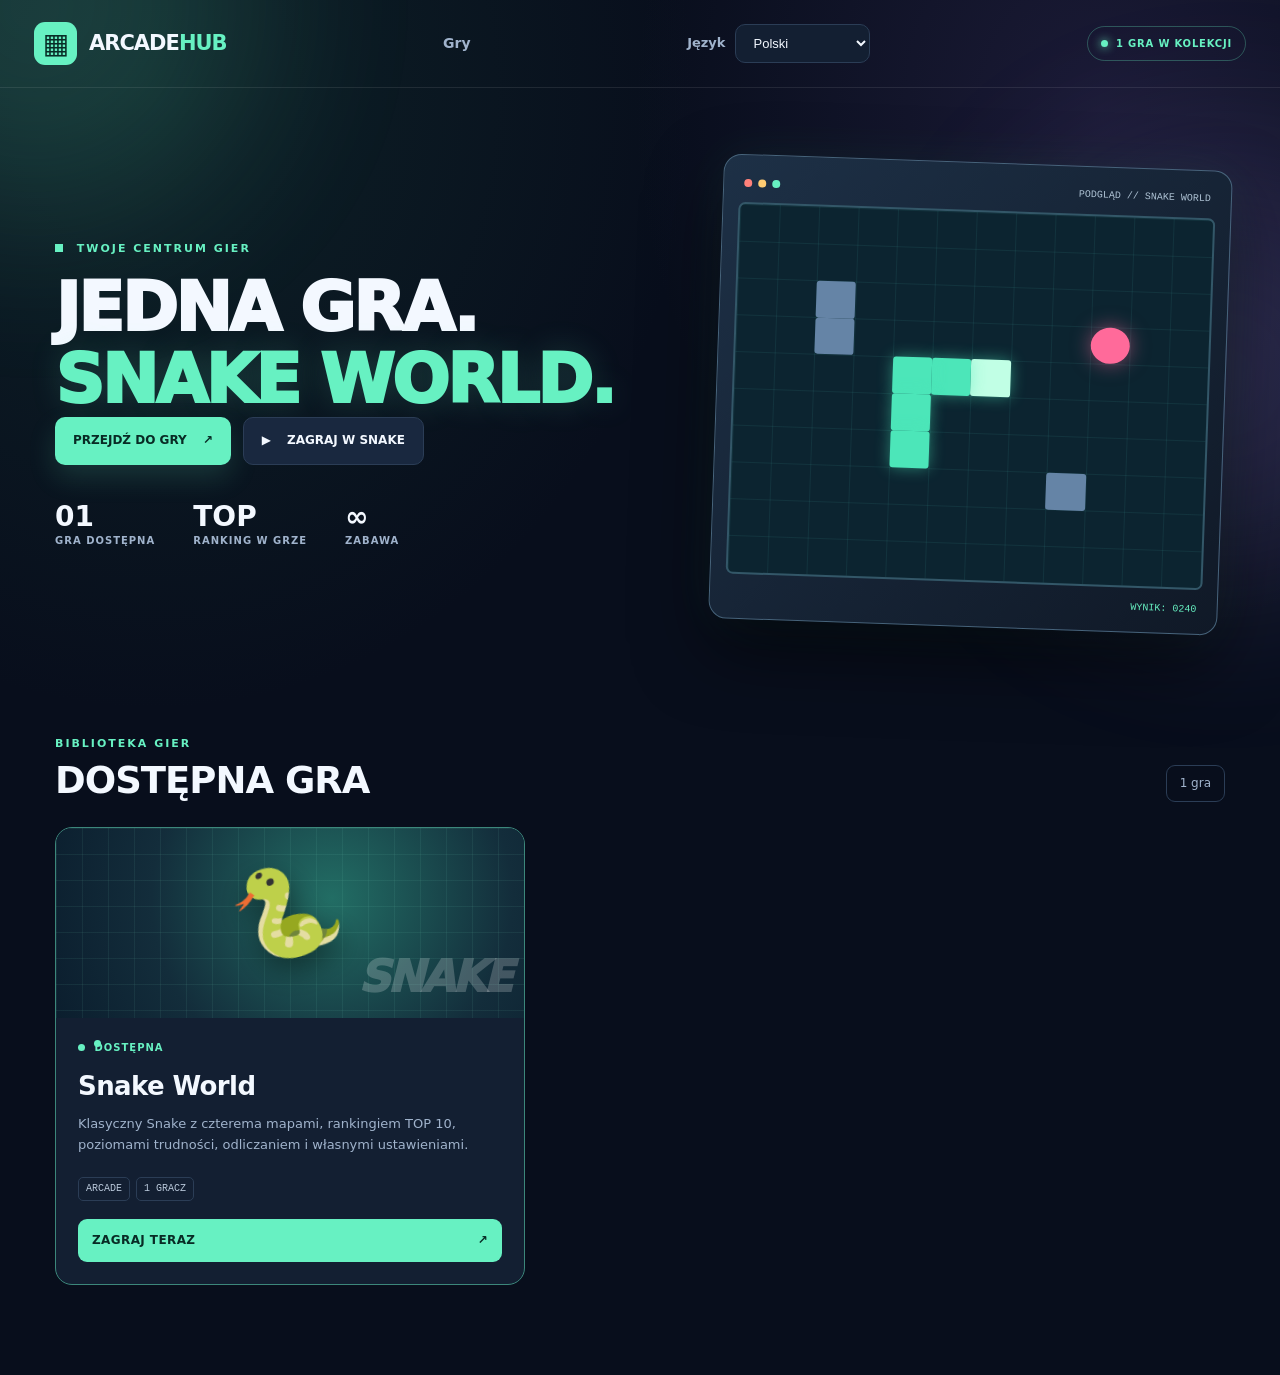
==== index.html @ 600d309f ".-." ====
<!DOCTYPE html>
<html lang="pl">
<head>
    <meta charset="UTF-8">
    <meta name="viewport" content="width=device-width, initial-scale=1.0">
    <title>Arcade Hub — Snake World</title>
    <meta name="description" content="Arcade Hub — zagraj w Snake World.">
    <link rel="stylesheet" href="menu.css">
    <script src="menu.js" defer></script>
</head>
<body>
    <div class="bg-glow bg-glow-one" aria-hidden="true"></div>
    <div class="bg-glow bg-glow-two" aria-hidden="true"></div>
    <header class="topbar">
        <a class="logo" href="index.html" aria-label="Arcade Hub — strona główna">
            <span class="logo-icon" aria-hidden="true">▦</span>
            <span>ARCADE<span class="logo-color">HUB</span></span>
        </a>
        <nav class="nav" aria-label="Nawigacja główna">
            <a href="#gry" data-i18n="games">Gry</a>
        </nav>
        <div class="language-picker">
            <label for="language-select" data-i18n="languageLabel">
                Język
            </label>
            <select id="language-select">
                <option value="pl">Polski</option>
                <option value="en">English</option>
            </select>
        </div>
        <span class="top-label">
            <span class="online-dot"></span>
            <span data-i18n="collection">1 GRA W KOLEKCJI</span>
        </span>
    </header>
    <main>
        <section class="hero" aria-labelledby="hero-title">
            <div class="hero-text">
                <p class="eyebrow">
                    <span class="tiny-square"></span>
                    <span data-i18n="welcome">TWOJE CENTRUM GIER</span>
                </p>
                <h1 id="hero-title">
                    <span class="hero-first-line" data-i18n="heroFirst">
                        JEDNA GRA.
                    </span>
                    <br>
                    <span data-i18n="heroSecond">SNAKE WORLD.</span>
                </h1>
                <div class="hero-actions">
                    <a class="button button-primary" href="#gry">
                        <span data-i18n="goToGame">PRZEJDŹ DO GRY</span>
                        <span aria-hidden="true">↗</span>
                    </a>
                    <a class="button button-outline" href="snake.html">
                        <span aria-hidden="true">▶</span>
                        <span data-i18n="playSnake">ZAGRAJ W SNAKE</span>
                    </a>
                </div>
                <div class="hero-stats">
                    <div>
                        <strong>01</strong>
                        <span data-i18n="availableGame">GRA DOSTĘPNA</span>
                    </div>
                    <div>
                        <strong>TOP</strong>
                        <span data-i18n="ranking">RANKING W GRZE</span>
                    </div>
                    <div>
                        <strong>∞</strong>
                        <span data-i18n="fun">ZABAWA</span>
                    </div>
                </div>
            </div>
            <div class="preview" aria-hidden="true">
                <div class="preview-header">
                    <span>
                        <i></i>
                        <i></i>
                        <i></i>
                    </span>
                    <span data-i18n="preview">PODGLĄD // SNAKE WORLD</span>
                </div>
                <div class="preview-board">
                    <span class="snake-piece p1"></span>
                    <span class="snake-piece p2"></span>
                    <span class="snake-piece p3"></span>
                    <span class="snake-piece p4"></span>
                    <span class="snake-piece p5"></span>
                    <span class="preview-fruit"></span>
                    <span class="preview-block b1"></span>
                    <span class="preview-block b2"></span>
                    <span class="preview-block b3"></span>
                </div>
                <div class="preview-footer">
                    <span></span>
                    <span data-i18n="previewScore">WYNIK: 0240</span>
                </div>
            </div>
        </section>
        <section id="gry" class="library" aria-labelledby="games-title">
            <div class="section-top">
                <div>
                    <p class="eyebrow" data-i18n="library">
                        BIBLIOTEKA GIER
                    </p>
                    <h2 id="games-title" data-i18n="availableTitle">
                        DOSTĘPNA GRA
                    </h2>
                </div>
                <span class="results" data-i18n="oneGame">1 gra</span>
            </div>
            <div class="games-grid single-game">
                <article class="game-card snake-card">
                    <div class="card-art snake-art" aria-hidden="true">
                        <span class="art-grid"></span>
                        <span class="art-emoji">🐍</span>
                        <span class="art-word">SNAKE</span>
                    </div>
                    <div class="card-body">
                        <span class="status ready">
                            <span></span>
                            <span data-i18n="available">DOSTĘPNA</span>
                        </span>
                        <h3>Snake World</h3>
                        <p data-i18n="snakeDescription">
                            Klasyczny Snake z czterema mapami,
                            rankingiem TOP 10, poziomami trudności,
                            odliczaniem i własnymi ustawieniami.
                        </p>
                        <div class="tags">
                            <span>ARCADE</span>
                            <span data-i18n="onePlayer">1 GRACZ</span>
                        </div>
                        <a class="play-link" href="snake.html">
                            <span data-i18n="playNow">ZAGRAJ TERAZ</span>
                            <span aria-hidden="true">↗</span>
                        </a>
                    </div>
                </article>
            </div>
        </section>
    </main>
</body>
</html>
---- menu.css ----
:root {
    --bg: #080e1c;
    --surface: #131f32;
    --surface-soft: #19283f;
    --border: #2b3d56;
    --text: #f3f8ff;
    --muted: #a0b3cc;
    --green: #67f1c2;
    --purple: #b09bff;
}
* {
    box-sizing: border-box;
}
html {
    scroll-behavior: smooth;
}
body {
    margin: 0;
    min-height: 100vh;
    color: var(--text);
    background:
        radial-gradient(ellipse at 12% 7%, #1b554444, transparent 34%),
        radial-gradient(ellipse at 86% 8%, #4e3b7c44, transparent 30%),
        var(--bg);
    font: 16px/1.55 system-ui, -apple-system, "Segoe UI", Arial, sans-serif;
    overflow-x: hidden;
}
a {
    color: inherit;
    text-decoration: none;
}
button {
    font: inherit;
    cursor: pointer;
}
a:focus-visible,
button:focus-visible {
    outline: 3px solid var(--green);
    outline-offset: 4px;
}
.bg-glow {
    position: fixed;
    width: 430px;
    height: 430px;
    border-radius: 50%;
    filter: blur(95px);
    opacity: .16;
    z-index: -1;
    pointer-events: none;
}
.bg-glow-one {
    top: -210px;
    left: -180px;
    background: var(--green);
}
.bg-glow-two {
    top: 160px;
    right: -160px;
    background: var(--purple);
}
.topbar {
    max-width: 1290px;
    margin: auto;
    padding: 22px 34px;
    display: flex;
    align-items: center;
    justify-content: space-between;
    gap: 18px;
    border-bottom: 1px solid #ffffff17;
}
.logo {
    display: inline-flex;
    align-items: center;
    gap: 12px;
    font-size: 21px;
    font-weight: 900;
    letter-spacing: -1px;
    white-space: nowrap;
}
.logo-icon {
    display: grid;
    place-items: center;
    width: 43px;
    height: 43px;
    border-radius: 11px;
    background: var(--green);
    color: #082c27;
    font-size: 28px;
}
.logo-color,
.footer > span:first-child {
    color: var(--green);
}
.nav {
    display: flex;
    align-items: center;
    gap: 28px;
}
.nav a {
    color: var(--muted);
    font-size: 14px;
    font-weight: 650;
    transition: color .2s ease;
}
.nav a:hover {
    color: var(--green);
}
.top-label {
    display: inline-flex;
    align-items: center;
    gap: 8px;
    padding: 9px 13px;
    border: 1px solid #67f1c24a;
    border-radius: 999px;
    color: var(--green);
    font-size: 10px;
    font-weight: 800;
    letter-spacing: .8px;
    white-space: nowrap;
}
.online-dot {
    width: 7px;
    height: 7px;
    border-radius: 50%;
    background: var(--green);
    box-shadow: 0 0 10px var(--green);
}
main {
    width: min(1170px, calc(100% - 40px));
    margin: 0 auto;
}
.hero {
    display: grid;
    grid-template-columns: minmax(0, 1.08fr) minmax(0, .92fr);
    align-items: center;
    gap: clamp(30px, 5vw, 75px);
    padding: 74px 0 84px;
}
.hero-text {
    min-width: 0;
}
.eyebrow {
    margin: 0 0 14px;
    color: var(--green);
    font-size: 11px;
    font-weight: 900;
    letter-spacing: 2px;
}
.tiny-square {
    display: inline-block;
    width: 8px;
    height: 8px;
    margin-right: 8px;
    background: var(--green);
}
h1 {
    margin: 0;
    font-size: clamp(43px, 5.3vw, 76px);
    line-height: 1.07;
    font-weight: 950;
    letter-spacing: -2.7px;
}
h1 span {
    color: var(--green);
    text-shadow: 0 0 32px #67f1c22e;
}
.hero-description {
    max-width: 510px;
    margin: 24px 0 30px;
    color: var(--muted);
    font-size: 15px;
}
.hero-actions {
    display: flex;
    flex-wrap: wrap;
    gap: 12px;
}
.button {
    display: inline-flex;
    align-items: center;
    justify-content: center;
    gap: 16px;
    min-height: 48px;
    padding: 11px 18px;
    border-radius: 10px;
    font-size: 12px;
    font-weight: 900;
    transition:
        transform .2s ease,
        background .2s ease,
        border-color .2s ease;
}
.button:hover {
    transform: translateY(-3px);
}
.button-primary {
    color: #082b25;
    background: var(--green);
    box-shadow: 0 12px 28px #67f1c226;
}
.button-primary:hover {
    background: #a0ffe1;
}
.button-outline {
    border: 1px solid var(--border);
    background: var(--surface-soft);
}
.button-outline:hover {
    border-color: var(--green);
}
.hero-stats {
    display: flex;
    flex-wrap: wrap;
    gap: 38px;
    margin-top: 37px;
}
.hero-stats > div {
    display: grid;
    gap: 1px;
}
.hero-stats strong {
    font-size: 28px;
    line-height: 1.1;
}
.hero-stats span {
    color: var(--muted);
    font-size: 10px;
    font-weight: 800;
    letter-spacing: 1px;
}
.preview {
    min-width: 0;
    padding: 15px;
    border: 1px solid #47647b;
    border-radius: 18px;
    background: linear-gradient(135deg, #1d3046, #101927);
    transform: rotate(2deg);
    box-shadow: 0 30px 70px #0008, 0 0 48px #67f1c214;
}
.preview-header,
.preview-footer {
    display: flex;
    align-items: center;
    justify-content: space-between;
    gap: 8px;
    padding: 6px 5px 13px;
    color: #aec2d4;
    font: 10px/1.3 monospace;
}
.preview-header > span:first-child {
    display: flex;
    gap: 6px;
}
.preview-header i {
    display: block;
    width: 8px;
    height: 8px;
    border-radius: 50%;
    background: #ff817a;
}
.preview-header i:nth-child(2) {
    background: #ffcc72;
}
.preview-header i:nth-child(3) {
    background: var(--green);
}
.preview-board {
    position: relative;
    aspect-ratio: 1.28;
    overflow: hidden;
    border: 2px solid #335768;
    border-radius: 7px;
    background-color: #0c2430;
    background-image:
        linear-gradient(#4bc3bb18 1px, transparent 1px),
        linear-gradient(90deg, #4bc3bb18 1px, transparent 1px);
    background-size: 8.333% 10%;
}
.snake-piece,
.preview-fruit,
.preview-block {
    position: absolute;
    width: 8.333%;
    height: 10%;
    border-radius: 3px;
}
.snake-piece {
    background: #4ce6b9;
    box-shadow: 0 0 15px #4ce6b977;
}
.snake-piece.p1 {
    left: 50%;
    top: 40%;
    background: #c1ffe5;
}
.snake-piece.p2 {
    left: 41.667%;
    top: 40%;
}
.snake-piece.p3 {
    left: 33.333%;
    top: 40%;
}
.snake-piece.p4 {
    left: 33.333%;
    top: 50%;
}
.snake-piece.p5 {
    left: 33.333%;
    top: 60%;
}
.preview-fruit {
    left: 75%;
    top: 30%;
    border-radius: 50%;
    background: #ff6a9a;
    box-shadow: 0 0 20px #ff6a9a88;
}
.preview-block {
    background: #6584a6;
}
.preview-block.b1 {
    left: 16.667%;
    top: 20%;
}
.preview-block.b2 {
    left: 16.667%;
    top: 30%;
}
.preview-block.b3 {
    left: 66.667%;
    top: 70%;
}
.preview-footer {
    padding: 13px 5px 3px;
    color: var(--green);
}
.library {
    padding: 24px 0 90px;
    scroll-margin-top: 24px;
}
.section-top {
    display: flex;
    align-items: end;
    justify-content: space-between;
    gap: 20px;
    margin-bottom: 25px;
}
.section-top .eyebrow {
    margin-bottom: 7px;
}
h2 {
    margin: 0;
    font-size: clamp(26px, 3vw, 37px);
    line-height: 1.15;
    letter-spacing: -1px;
}
.section-description {
    margin: 10px 0 0;
    color: var(--muted);
    font-size: 14px;
}
.results {
    padding: 8px 13px;
    border: 1px solid var(--border);
    border-radius: 9px;
    color: var(--muted);
    font-size: 12px;
    white-space: nowrap;
}
.games-grid {
    display: grid;
    gap: 20px;
}
.single-game {
    grid-template-columns: minmax(280px, 470px);
}
.game-card {
    min-width: 0;
    display: flex;
    flex-direction: column;
    overflow: hidden;
    border: 1px solid var(--border);
    border-radius: 17px;
    background: var(--surface);
    transition:
        transform .2s ease,
        box-shadow .2s ease,
        border-color .2s ease;
}
.game-card:hover {
    transform: translateY(-4px);
    border-color: #678ea1;
    box-shadow: 0 18px 38px #0005;
}
.snake-card {
    border-color: #3c877b;
}
.card-art {
    position: relative;
    display: grid;
    place-items: center;
    height: 190px;
    overflow: hidden;
}
.snake-art {
    background:
        radial-gradient(circle at 59% 37%, #226d64, #132d3b 60%, #0b1e2e);
}
.art-grid {
    position: absolute;
    inset: 0;
    background-image:
        linear-gradient(#89f4d412 1px, transparent 1px),
        linear-gradient(90deg, #89f4d412 1px, transparent 1px);
    background-size: 26px 26px;
}
.art-emoji {
    font-size: 88px;
    transform: rotate(-14deg) translateY(-12px);
    filter: drop-shadow(0 12px 14px #0006);
}
.art-word {
    position: absolute;
    right: 14px;
    bottom: 7px;
    font-size: 44px;
    font-weight: 950;
    font-style: italic;
    letter-spacing: -3px;
    color: #ffffff35;
}
.card-body {
    display: flex;
    flex: 1;
    flex-direction: column;
    padding: 22px;
}
.status {
    font-size: 10px;
    font-weight: 900;
    letter-spacing: 1px;
}
.status.ready {
    color: var(--green);
}
.status.ready > span {
    display: inline-block;
    width: 7px;
    height: 7px;
    margin-right: 5px;
    border-radius: 50%;
    background: var(--green);
}
h3 {
    margin: 10px 0 8px;
    font-size: 26px;
    letter-spacing: -.6px;
}
.card-body > p {
    margin: 0 0 22px;
    color: var(--muted);
    font-size: 13px;
    line-height: 1.6;
}
.tags {
    display: flex;
    flex-wrap: wrap;
    gap: 6px;
    margin-top: auto;
    margin-bottom: 18px;
}
.tags span {
    padding: 4px 7px;
    border: 1px solid var(--border);
    border-radius: 5px;
    color: #bac9db;
    font: 10px/1.35 monospace;
}
.play-link {
    display: flex;
    align-items: center;
    justify-content: space-between;
    gap: 10px;
    padding: 12px 14px;
    border-radius: 9px;
    background: var(--green);
    color: #082b25;
    font-size: 12px;
    font-weight: 900;
    letter-spacing: .4px;
}
a.play-link:hover {
    background: #a0ffe1;
}
.about {
    display: flex;
    align-items: center;
    justify-content: space-between;
    gap: 24px;
    padding: 30px 35px;
    margin-bottom: 70px;
    border: 1px solid var(--border);
    border-radius: 17px;
    background: linear-gradient(115deg, #182a3e, #121d30);
    scroll-margin-top: 25px;
}
.about h2 {
    font-size: clamp(21px, 2.5vw, 28px);
}
.about p:last-child {
    max-width: 680px;
    margin: 12px 0 0;
    color: var(--muted);
    font-size: 14px;
}
.about-icon {
    color: #67f1c257;
    font-size: 70px;
    font-weight: 900;
    white-space: nowrap;
}
.footer {
    padding: 25px;
    border-top: 1px solid #ffffff16;
    color: var(--muted);
    text-align: center;
    font-size: 10px;
    font-weight: 800;
    letter-spacing: 1.4px;
}
.footer-dot {
    color: #6f8097;
    padding: 0 10px;
}
@media (max-width: 1000px) {
    .top-label {
        display: none;
    }
    .hero {
        gap: 28px;
    }
}
@media (max-width: 680px) {
    main {
        width: min(100% - 32px, 1170px);
    }
    .topbar {
        padding: 18px 16px;
    }
    .logo {
        font-size: 17px;
    }
    .logo-icon {
        width: 36px;
        height: 36px;
        font-size: 23px;
    }
    .nav {
        gap: 13px;
    }
    .nav a {
        font-size: 12px;
    }
    .hero {
        grid-template-columns: 1fr;
        padding: 52px 0 65px;
        gap: 40px;
    }
    h1 {
        font-size: clamp(40px, 11vw, 66px);
        letter-spacing: -2px;
    }
    .hero-description {
        font-size: 14px;
    }
    .hero-stats {
        gap: 24px;
    }
    .preview {
        width: min(100%, 460px);
        margin: 0 auto;
        transform: none;
    }
    .library {
        padding: 15px 0 65px;
    }
    .results {
        display: none;
    }
    .single-game {
        grid-template-columns: 1fr;
    }
    .card-art {
        height: 177px;
    }
    .about {
        padding: 25px;
        margin-bottom: 45px;
    }
    .about-icon {
        display: none;
    }
}
@media (max-width: 360px) {
    .topbar {
        flex-wrap: wrap;
    }
    .nav {
        width: 100%;
    }
    .button {
        width: 100%;
    }
}
@media (prefers-reduced-motion: reduce) {
    html {
        scroll-behavior: auto;
    }

    *,
    *::before,
    *::after {
        transition: none !important;
    }
}
.language-picker {
    display: flex;
    align-items: center;
    gap: 10px;
}
.language-picker label {
    color: var(--muted);
    font-size: 13px;
    font-weight: 700;
}
.language-picker select {
    min-width: 135px;
    padding: 10px 13px;
    background: var(--surface);
    color: var(--text);
    border: 1px solid var(--border);
    border-radius: 10px;
    font-size: 13px;
    cursor: pointer;
    transition: border-color .2s;
}
.language-picker select:hover {
    border-color: var(--green);
}
.language-picker select:focus-visible {
    outline: 3px solid var(--green);
    outline-offset: 3px;
}
.hero h1 .hero-first-line {
    color: var(--text);
    text-shadow: none;
}
@media (max-width: 680px) {
    .topbar {
        flex-wrap: wrap;
    }
    .language-picker {
        margin-left: auto;
    }
    .language-picker select {
        min-width: 120px;
    }
}
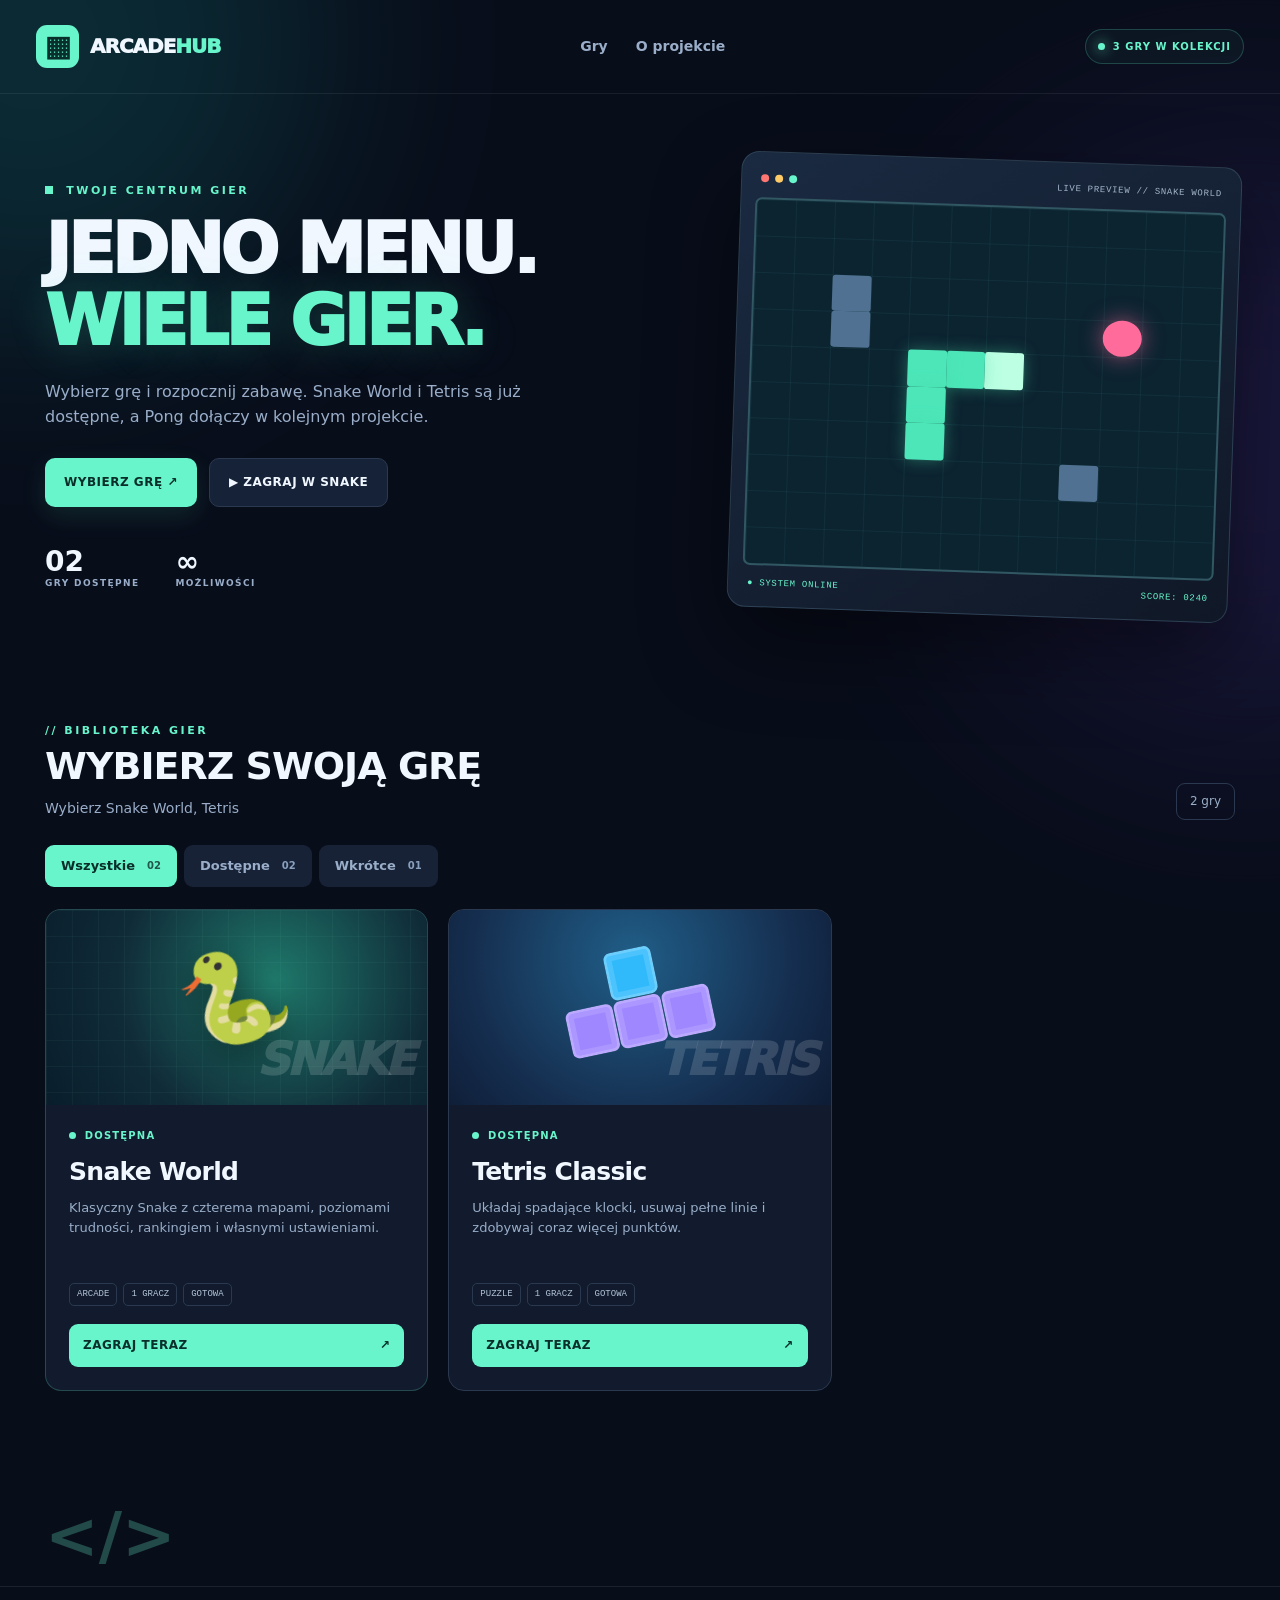
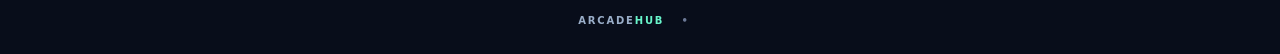
==== commit 09aca41b: "._." ====
--- a/index.html
+++ b/index.html
@@ -4,143 +4,250 @@
 <head>
     <meta charset="UTF-8">
     <meta name="viewport" content="width=device-width, initial-scale=1.0">
-    <title>Arcade Hub — Snake World</title>
-    <meta name="description" content="Arcade Hub — zagraj w Snake World.">
+    <title>Arcade Hub — Menu główne</title>
+
     <link rel="stylesheet" href="menu.css">
     <script src="menu.js" defer></script>
 </head>
+
 <body>
-    <div class="bg-glow bg-glow-one" aria-hidden="true"></div>
-    <div class="bg-glow bg-glow-two" aria-hidden="true"></div>
+    <div class="bg-glow bg-glow-one"></div>
+    <div class="bg-glow bg-glow-two"></div>
+
     <header class="topbar">
-        <a class="logo" href="index.html" aria-label="Arcade Hub — strona główna">
-            <span class="logo-icon" aria-hidden="true">▦</span>
-            <span>ARCADE<span class="logo-color">HUB</span></span>
+        <a class="logo" href="index.html">
+            <span class="logo-icon">▦</span>
+            <span>
+                ARCADE<span class="logo-color">HUB</span>
+            </span>
         </a>
-        <nav class="nav" aria-label="Nawigacja główna">
-            <a href="#gry" data-i18n="games">Gry</a>
+
+        <nav class="nav">
+            <a href="#gry">Gry</a>
+            <a href="#o-projekcie">O projekcie</a>
         </nav>
-        <div class="language-picker">
-            <label for="language-select" data-i18n="languageLabel">
-                Język
-            </label>
-            <select id="language-select">
-                <option value="pl">Polski</option>
-                <option value="en">English</option>
-            </select>
-        </div>
+
         <span class="top-label">
             <span class="online-dot"></span>
-            <span data-i18n="collection">1 GRA W KOLEKCJI</span>
+            3 GRY W KOLEKCJI
         </span>
     </header>
+
     <main>
-        <section class="hero" aria-labelledby="hero-title">
+        <section class="hero">
             <div class="hero-text">
                 <p class="eyebrow">
                     <span class="tiny-square"></span>
-                    <span data-i18n="welcome">TWOJE CENTRUM GIER</span>
+                    TWOJE CENTRUM GIER
                 </p>
-                <h1 id="hero-title">
-                    <span class="hero-first-line" data-i18n="heroFirst">
-                        JEDNA GRA.
-                    </span>
+
+                <h1>
+                    JEDNO MENU.
                     <br>
-                    <span data-i18n="heroSecond">SNAKE WORLD.</span>
+                    <span>WIELE GIER.</span>
                 </h1>
+
+                <p class="hero-description">
+                    Wybierz grę i rozpocznij zabawę.
+                    Snake World i Tetris są już dostępne,
+                    a Pong dołączy w kolejnym projekcie.
+                </p>
+
                 <div class="hero-actions">
                     <a class="button button-primary" href="#gry">
-                        <span data-i18n="goToGame">PRZEJDŹ DO GRY</span>
-                        <span aria-hidden="true">↗</span>
+                        WYBIERZ GRĘ ↗
                     </a>
+
                     <a class="button button-outline" href="snake.html">
-                        <span aria-hidden="true">▶</span>
-                        <span data-i18n="playSnake">ZAGRAJ W SNAKE</span>
+                        ▶ ZAGRAJ W SNAKE
                     </a>
                 </div>
+
                 <div class="hero-stats">
                     <div>
-                        <strong>01</strong>
-                        <span data-i18n="availableGame">GRA DOSTĘPNA</span>
-                    </div>
-                    <div>
-                        <strong>TOP</strong>
-                        <span data-i18n="ranking">RANKING W GRZE</span>
-                    </div>
+                        <strong>02</strong>
+                        <span>GRY DOSTĘPNE</span>
+                    </div>
+
                     <div>
                         <strong>∞</strong>
-                        <span data-i18n="fun">ZABAWA</span>
-                    </div>
-                </div>
-            </div>
-            <div class="preview" aria-hidden="true">
+                        <span>MOŻLIWOŚCI</span>
+                    </div>
+                </div>
+            </div>
+
+            <div class="preview">
                 <div class="preview-header">
                     <span>
                         <i></i>
                         <i></i>
                         <i></i>
                     </span>
-                    <span data-i18n="preview">PODGLĄD // SNAKE WORLD</span>
-                </div>
+
+                    <span>LIVE PREVIEW // SNAKE WORLD</span>
+                </div>
+
                 <div class="preview-board">
                     <span class="snake-piece p1"></span>
                     <span class="snake-piece p2"></span>
                     <span class="snake-piece p3"></span>
                     <span class="snake-piece p4"></span>
                     <span class="snake-piece p5"></span>
+
                     <span class="preview-fruit"></span>
+
                     <span class="preview-block b1"></span>
                     <span class="preview-block b2"></span>
                     <span class="preview-block b3"></span>
                 </div>
+
                 <div class="preview-footer">
-                    <span></span>
-                    <span data-i18n="previewScore">WYNIK: 0240</span>
+                    <span>● SYSTEM ONLINE</span>
+                    <span>SCORE: 0240</span>
                 </div>
             </div>
         </section>
-        <section id="gry" class="library" aria-labelledby="games-title">
+
+        <section id="gry" class="library">
+
             <div class="section-top">
                 <div>
-                    <p class="eyebrow" data-i18n="library">
-                        BIBLIOTEKA GIER
+                    <p class="eyebrow">// BIBLIOTEKA GIER</p>
+
+                    <h2>WYBIERZ SWOJĄ GRĘ</h2>
+
+                    <p class="section-description">
+                        Wybierz Snake World, Tetris 
                     </p>
-                    <h2 id="games-title" data-i18n="availableTitle">
-                        DOSTĘPNA GRA
-                    </h2>
-                </div>
-                <span class="results" data-i18n="oneGame">1 gra</span>
-            </div>
-            <div class="games-grid single-game">
-                <article class="game-card snake-card">
-                    <div class="card-art snake-art" aria-hidden="true">
+                </div>
+
+                <span class="results" id="visible-count">
+                    2 gry
+                </span>
+            </div>
+
+            <div class="filters">
+                <button
+                    class="filter-btn active"
+                    type="button"
+                    data-filter="all"
+                    aria-pressed="true"
+                >
+                    Wszystkie <span>02</span>
+                </button>
+
+                <button
+                    class="filter-btn"
+                    type="button"
+                    data-filter="available"
+                    aria-pressed="false"
+                >
+                    Dostępne <span>02</span>
+                </button>
+
+                <button
+                    class="filter-btn"
+                    type="button"
+                    data-filter="soon"
+                    aria-pressed="false"
+                >
+                    Wkrótce <span>01</span>
+                </button>
+            </div>
+
+            <div class="games-grid">
+
+                <article
+                    class="game-card snake-card"
+                    data-status="available"
+                >
+                    <div class="card-art snake-art">
                         <span class="art-grid"></span>
                         <span class="art-emoji">🐍</span>
                         <span class="art-word">SNAKE</span>
                     </div>
+
                     <div class="card-body">
                         <span class="status ready">
                             <span></span>
-                            <span data-i18n="available">DOSTĘPNA</span>
+                            DOSTĘPNA
                         </span>
+
                         <h3>Snake World</h3>
-                        <p data-i18n="snakeDescription">
+
+                        <p>
                             Klasyczny Snake z czterema mapami,
-                            rankingiem TOP 10, poziomami trudności,
-                            odliczaniem i własnymi ustawieniami.
+                            poziomami trudności, rankingiem
+                            i własnymi ustawieniami.
                         </p>
+
                         <div class="tags">
                             <span>ARCADE</span>
-                            <span data-i18n="onePlayer">1 GRACZ</span>
+                            <span>1 GRACZ</span>
+                            <span>GOTOWA</span>
                         </div>
+
                         <a class="play-link" href="snake.html">
-                            <span data-i18n="playNow">ZAGRAJ TERAZ</span>
-                            <span aria-hidden="true">↗</span>
+                            ZAGRAJ TERAZ
+                            <span>↗</span>
                         </a>
                     </div>
                 </article>
-            </div>
+
+
+
+                <article
+                    class="game-card tetris-card"
+                    data-status="available"
+                >
+                    <div class="card-art tetris-art">
+                        <div class="tetris-shape">
+                            <i></i>
+                            <i></i>
+                            <i></i>
+                            <i></i>
+                        </div>
+                        <span class="art-word">TETRIS</span>
+                    </div>
+
+                    <div class="card-body">
+                        <span class="status ready">
+                            <span></span>
+                            DOSTĘPNA
+                        </span>
+
+                        <h3>Tetris Classic</h3>
+
+                        <p>
+                            Układaj spadające klocki,
+                            usuwaj pełne linie i zdobywaj
+                            coraz więcej punktów.
+                        </p>
+
+                        <div class="tags">
+                            <span>PUZZLE</span>
+                            <span>1 GRACZ</span>
+                            <span>GOTOWA</span>
+                        </div>
+
+                        <a class="play-link" href="tetris.html">
+                            ZAGRAJ TERAZ
+                            <span>↗</span>
+                        </a>
+                    </div>
+                </article>
+
+            </div>
+        </section>
+            <span class="about-icon">
+                &lt;/&gt;
+            </span>
         </section>
     </main>
+
+    <footer class="footer">
+        ARCADE<span>HUB</span>
+        <span class="footer-dot">•</span>
+    </footer>
 </body>
 </html>
--- a/menu.css
+++ b/menu.css
@@ -1,281 +1,325 @@
+
 :root {
-    --bg: #080e1c;
-    --surface: #131f32;
-    --surface-soft: #19283f;
-    --border: #2b3d56;
-    --text: #f3f8ff;
-    --muted: #a0b3cc;
-    --green: #67f1c2;
-    --purple: #b09bff;
-}
+    --bg: #080d1a;
+    --panel: #111b2d;
+    --panel-light: #18253a;
+    --text: #f0f7ff;
+    --muted: #9aaec9;
+    --line: #2b3950;
+    --green: #69f5cb;
+    --purple: #a791ff;
+    --blue: #66c9ff;
+}
+
 * {
     box-sizing: border-box;
 }
+
 html {
     scroll-behavior: smooth;
 }
+
+[hidden] {
+    display: none !important;
+}
+
 body {
     margin: 0;
     min-height: 100vh;
+    overflow-x: hidden;
     color: var(--text);
-    background:
-        radial-gradient(ellipse at 12% 7%, #1b554444, transparent 34%),
-        radial-gradient(ellipse at 86% 8%, #4e3b7c44, transparent 30%),
-        var(--bg);
-    font: 16px/1.55 system-ui, -apple-system, "Segoe UI", Arial, sans-serif;
-    overflow-x: hidden;
-}
+    font: 16px/1.55 system-ui, "Segoe UI", sans-serif;
+    background: var(--bg);
+}
+
 a {
     color: inherit;
     text-decoration: none;
 }
+
 button {
     font: inherit;
     cursor: pointer;
 }
+
 a:focus-visible,
 button:focus-visible {
     outline: 3px solid var(--green);
     outline-offset: 4px;
 }
+
 .bg-glow {
-    position: fixed;
-    width: 430px;
-    height: 430px;
+    position: absolute;
+    width: 580px;
+    height: 580px;
     border-radius: 50%;
-    filter: blur(95px);
-    opacity: .16;
+    filter: blur(110px);
+    opacity: .19;
+    pointer-events: none;
     z-index: -1;
-    pointer-events: none;
-}
+}
+
 .bg-glow-one {
-    top: -210px;
-    left: -180px;
-    background: var(--green);
-}
+    background: #19a9a5;
+    top: -250px;
+    left: -260px;
+}
+
 .bg-glow-two {
-    top: 160px;
-    right: -160px;
-    background: var(--purple);
-}
+    background: #6644c8;
+    top: 150px;
+    right: -260px;
+}
+
 .topbar {
-    max-width: 1290px;
-    margin: auto;
-    padding: 22px 34px;
+    max-width: 1280px;
+    margin: 0 auto;
+    padding: 25px 36px;
     display: flex;
     align-items: center;
     justify-content: space-between;
-    gap: 18px;
-    border-bottom: 1px solid #ffffff17;
-}
+    gap: 20px;
+    border-bottom: 1px solid #ffffff12;
+}
+
 .logo {
     display: inline-flex;
     align-items: center;
-    gap: 12px;
-    font-size: 21px;
-    font-weight: 900;
+    gap: 11px;
+    font-size: 20px;
+    font-weight: 950;
     letter-spacing: -1px;
-    white-space: nowrap;
-}
+}
+
 .logo-icon {
     display: grid;
     place-items: center;
     width: 43px;
     height: 43px;
     border-radius: 11px;
+    color: #082f2c;
     background: var(--green);
-    color: #082c27;
     font-size: 28px;
 }
+
 .logo-color,
 .footer > span:first-child {
     color: var(--green);
 }
+
 .nav {
     display: flex;
     align-items: center;
     gap: 28px;
 }
+
 .nav a {
     color: var(--muted);
+    font-weight: 650;
     font-size: 14px;
-    font-weight: 650;
-    transition: color .2s ease;
-}
+}
+
 .nav a:hover {
     color: var(--green);
 }
+
 .top-label {
     display: inline-flex;
     align-items: center;
     gap: 8px;
-    padding: 9px 13px;
-    border: 1px solid #67f1c24a;
+    padding: 9px 12px;
     border-radius: 999px;
+    border: 1px solid #69f5cb37;
+    background: #69f5cb0a;
+    font-size: 10px;
+    font-weight: 850;
+    letter-spacing: 1px;
     color: var(--green);
-    font-size: 10px;
-    font-weight: 800;
-    letter-spacing: .8px;
-    white-space: nowrap;
-}
+}
+
 .online-dot {
     width: 7px;
     height: 7px;
     border-radius: 50%;
     background: var(--green);
-    box-shadow: 0 0 10px var(--green);
-}
+    box-shadow: 0 0 13px var(--green);
+}
+
 main {
-    width: min(1170px, calc(100% - 40px));
+    width: min(100% - 48px,1190px);
     margin: 0 auto;
 }
+
 .hero {
     display: grid;
-    grid-template-columns: minmax(0, 1.08fr) minmax(0, .92fr);
-    align-items: center;
-    gap: clamp(30px, 5vw, 75px);
-    padding: 74px 0 84px;
-}
-.hero-text {
-    min-width: 0;
-}
+    grid-template-columns: 1.1fr .9fr;
+    align-items: center;
+    gap: clamp(30px,6vw,90px);
+    min-height: 500px;
+    padding: 65px 0 72px;
+}
+
 .eyebrow {
-    margin: 0 0 14px;
+    margin: 0 0 15px;
     color: var(--green);
     font-size: 11px;
     font-weight: 900;
-    letter-spacing: 2px;
-}
+    letter-spacing: 2.5px;
+}
+
 .tiny-square {
     display: inline-block;
     width: 8px;
     height: 8px;
-    margin-right: 8px;
+    margin-right: 7px;
     background: var(--green);
 }
+
+h1,
+h2,
+h3,
+p {
+    overflow-wrap: anywhere;
+}
+
 h1 {
+    font-size: clamp(45px,5.4vw,78px);
+    letter-spacing: -3.3px;
+    line-height: 1.04;
+    font-weight: 950;
     margin: 0;
-    font-size: clamp(43px, 5.3vw, 76px);
-    line-height: 1.07;
-    font-weight: 950;
-    letter-spacing: -2.7px;
-}
+}
+
 h1 span {
     color: var(--green);
-    text-shadow: 0 0 32px #67f1c22e;
-}
+    text-shadow: 0 0 44px #45e8bb38;
+}
+
 .hero-description {
     max-width: 510px;
-    margin: 24px 0 30px;
+    margin: 22px 0 28px;
     color: var(--muted);
-    font-size: 15px;
-}
+    font-size: 16px;
+}
+
 .hero-actions {
     display: flex;
     flex-wrap: wrap;
     gap: 12px;
 }
+
 .button {
     display: inline-flex;
     align-items: center;
     justify-content: center;
-    gap: 16px;
-    min-height: 48px;
-    padding: 11px 18px;
+    gap: 20px;
+    min-height: 49px;
+    padding: 12px 19px;
     border-radius: 10px;
     font-size: 12px;
     font-weight: 900;
-    transition:
-        transform .2s ease,
-        background .2s ease,
-        border-color .2s ease;
-}
+    letter-spacing: .5px;
+    transition: transform .2s, border-color .2s;
+}
+
 .button:hover {
     transform: translateY(-3px);
 }
+
 .button-primary {
-    color: #082b25;
+    color: #092e2a;
     background: var(--green);
-    box-shadow: 0 12px 28px #67f1c226;
-}
-.button-primary:hover {
-    background: #a0ffe1;
-}
+    box-shadow: 0 9px 26px #51edc01d;
+}
+
 .button-outline {
-    border: 1px solid var(--border);
-    background: var(--surface-soft);
-}
+    border: 1px solid var(--line);
+    background: #162237;
+}
+
 .button-outline:hover {
     border-color: var(--green);
 }
+
 .hero-stats {
     display: flex;
     flex-wrap: wrap;
-    gap: 38px;
-    margin-top: 37px;
-}
+    gap: 36px;
+    margin-top: 40px;
+}
+
 .hero-stats > div {
     display: grid;
-    gap: 1px;
-}
+}
+
 .hero-stats strong {
     font-size: 28px;
     line-height: 1.1;
-}
+    font-weight: 900;
+}
+
 .hero-stats span {
     color: var(--muted);
-    font-size: 10px;
-    font-weight: 800;
-    letter-spacing: 1px;
-}
+    font-size: 9px;
+    letter-spacing: 1.4px;
+    font-weight: 850;
+}
+
 .preview {
-    min-width: 0;
-    padding: 15px;
-    border: 1px solid #47647b;
+    padding: 14px;
+    border: 1px solid #4d697b6b;
     border-radius: 18px;
-    background: linear-gradient(135deg, #1d3046, #101927);
+    background: linear-gradient(145deg,#1a2a41,#101827);
+    box-shadow: 0 35px 85px #0007;
     transform: rotate(2deg);
-    box-shadow: 0 30px 70px #0008, 0 0 48px #67f1c214;
-}
+}
+
 .preview-header,
 .preview-footer {
     display: flex;
     align-items: center;
     justify-content: space-between;
     gap: 8px;
-    padding: 6px 5px 13px;
-    color: #aec2d4;
-    font: 10px/1.3 monospace;
-}
+    color: #a4b6c9;
+    font: 9px/1.2 monospace;
+    letter-spacing: .7px;
+    padding: 7px 5px 13px;
+}
+
 .preview-header > span:first-child {
     display: flex;
     gap: 6px;
 }
+
 .preview-header i {
     display: block;
     width: 8px;
     height: 8px;
     border-radius: 50%;
-    background: #ff817a;
-}
+    background: #ff7773;
+}
+
 .preview-header i:nth-child(2) {
-    background: #ffcc72;
-}
+    background: #ffcb66;
+}
+
 .preview-header i:nth-child(3) {
-    background: var(--green);
-}
+    background: #69f5cb;
+}
+
 .preview-board {
     position: relative;
     aspect-ratio: 1.28;
     overflow: hidden;
-    border: 2px solid #335768;
+    border: 2px solid #315763;
     border-radius: 7px;
-    background-color: #0c2430;
+    background-color: #0c2330;
     background-image:
-        linear-gradient(#4bc3bb18 1px, transparent 1px),
-        linear-gradient(90deg, #4bc3bb18 1px, transparent 1px);
+        linear-gradient(#4bc3bb14 1px,transparent 1px),
+        linear-gradient(90deg,#4bc3bb14 1px,transparent 1px);
     background-size: 8.333% 10%;
 }
+
 .snake-piece,
 .preview-fruit,
 .preview-block {
@@ -284,335 +328,541 @@
     height: 10%;
     border-radius: 3px;
 }
+
 .snake-piece {
     background: #4ce6b9;
-    box-shadow: 0 0 15px #4ce6b977;
-}
+    box-shadow: 0 0 16px #49dca464;
+}
+
 .snake-piece.p1 {
     left: 50%;
     top: 40%;
-    background: #c1ffe5;
-}
+    background: #bcffe3;
+}
+
 .snake-piece.p2 {
     left: 41.667%;
     top: 40%;
 }
+
 .snake-piece.p3 {
     left: 33.333%;
     top: 40%;
 }
+
 .snake-piece.p4 {
     left: 33.333%;
     top: 50%;
 }
+
 .snake-piece.p5 {
     left: 33.333%;
     top: 60%;
 }
+
 .preview-fruit {
     left: 75%;
     top: 30%;
+    background: #ff6c9c;
     border-radius: 50%;
-    background: #ff6a9a;
-    box-shadow: 0 0 20px #ff6a9a88;
-}
+    box-shadow: 0 0 22px #ff6c9c99;
+}
+
 .preview-block {
-    background: #6584a6;
-}
+    background: #587a9d;
+    opacity: .9;
+}
+
 .preview-block.b1 {
     left: 16.667%;
     top: 20%;
 }
+
 .preview-block.b2 {
     left: 16.667%;
     top: 30%;
 }
+
 .preview-block.b3 {
     left: 66.667%;
     top: 70%;
 }
+
 .preview-footer {
     padding: 13px 5px 3px;
     color: var(--green);
 }
+
 .library {
-    padding: 24px 0 90px;
-    scroll-margin-top: 24px;
-}
+    padding: 35px 0 96px;
+    scroll-margin-top: 25px;
+}
+
 .section-top {
     display: flex;
     align-items: end;
     justify-content: space-between;
-    gap: 20px;
+    gap: 25px;
     margin-bottom: 25px;
 }
+
 .section-top .eyebrow {
-    margin-bottom: 7px;
-}
+    margin-bottom: 6px;
+}
+
 h2 {
+    font-size: clamp(27px,3vw,38px);
+    letter-spacing: -1px;
     margin: 0;
-    font-size: clamp(26px, 3vw, 37px);
     line-height: 1.15;
-    letter-spacing: -1px;
-}
+}
+
 .section-description {
     margin: 10px 0 0;
     color: var(--muted);
     font-size: 14px;
 }
+
 .results {
     padding: 8px 13px;
-    border: 1px solid var(--border);
+    border: 1px solid var(--line);
     border-radius: 9px;
     color: var(--muted);
     font-size: 12px;
     white-space: nowrap;
 }
+
+.filters {
+    display: flex;
+    flex-wrap: wrap;
+    gap: 7px;
+    margin-bottom: 22px;
+}
+
+.filter-btn {
+    display: inline-flex;
+    align-items: center;
+    gap: 12px;
+    border: 1px solid transparent;
+    border-radius: 9px;
+    padding: 10px 15px;
+    background: #182236;
+    color: var(--muted);
+    font-size: 13px;
+    font-weight: 750;
+}
+
+.filter-btn span {
+    color: #889fbe;
+    font-size: 10px;
+}
+
+.filter-btn:hover {
+    color: var(--text);
+    background: #243451;
+}
+
+.filter-btn.active {
+    color: #092e2a;
+    background: var(--green);
+}
+
+.filter-btn.active span {
+    color: #21574d;
+}
+
 .games-grid {
     display: grid;
+    grid-template-columns: repeat(3,minmax(0,1fr));
     gap: 20px;
 }
-.single-game {
-    grid-template-columns: minmax(280px, 470px);
-}
+
 .game-card {
     min-width: 0;
+    overflow: hidden;
     display: flex;
     flex-direction: column;
+    border: 1px solid var(--line);
+    border-radius: 16px;
+    background: var(--panel);
+    transition: transform .2s, box-shadow .2s;
+}
+
+.game-card:hover {
+    transform: translateY(-5px);
+    border-color: #6b95aa;
+    box-shadow: 0 20px 42px #0004;
+}
+
+.snake-card {
+    border-color: #3a817777;
+}
+
+.card-art {
+    height: 195px;
+    position: relative;
     overflow: hidden;
-    border: 1px solid var(--border);
-    border-radius: 17px;
-    background: var(--surface);
-    transition:
-        transform .2s ease,
-        box-shadow .2s ease,
-        border-color .2s ease;
-}
-.game-card:hover {
-    transform: translateY(-4px);
-    border-color: #678ea1;
-    box-shadow: 0 18px 38px #0005;
-}
-.snake-card {
-    border-color: #3c877b;
-}
-.card-art {
-    position: relative;
     display: grid;
     place-items: center;
-    height: 190px;
-    overflow: hidden;
-}
+}
+
 .snake-art {
-    background:
-        radial-gradient(circle at 59% 37%, #226d64, #132d3b 60%, #0b1e2e);
-}
+    background: radial-gradient(
+        circle at 60% 36%,
+        #1e786a,
+        #102b38 60%,
+        #091d2b
+    );
+}
+
+.pong-art {
+    background: radial-gradient(
+        circle at 55% 35%,
+        #433477,
+        #211c43 67%,
+        #171a36
+    );
+}
+
+.tetris-art {
+    background: radial-gradient(
+        circle at 48% 25%,
+        #205e88,
+        #152e4f 65%,
+        #0e1c35
+    );
+}
+
 .art-grid {
     position: absolute;
     inset: 0;
     background-image:
-        linear-gradient(#89f4d412 1px, transparent 1px),
-        linear-gradient(90deg, #89f4d412 1px, transparent 1px);
+        linear-gradient(#89f4d40b 1px,transparent 1px),
+        linear-gradient(90deg,#89f4d40b 1px,transparent 1px);
     background-size: 26px 26px;
 }
+
 .art-emoji {
-    font-size: 88px;
-    transform: rotate(-14deg) translateY(-12px);
-    filter: drop-shadow(0 12px 14px #0006);
-}
+    font-size: 90px;
+    filter: drop-shadow(0 12px 18px #0006);
+    transform: rotate(-13deg) translateY(-12px);
+}
+
 .art-word {
     position: absolute;
-    right: 14px;
-    bottom: 7px;
-    font-size: 44px;
+    right: 15px;
+    bottom: 10px;
+    font-size: 45px;
     font-weight: 950;
     font-style: italic;
+    color: #ffffff26;
     letter-spacing: -3px;
-    color: #ffffff35;
-}
+}
+
+.pong-line {
+    position: absolute;
+    top: 13px;
+    bottom: 13px;
+    left: 50%;
+    border-left: 2px dashed #ffffff3c;
+}
+
+.pong-paddle {
+    position: absolute;
+    width: 11px;
+    height: 62px;
+    border-radius: 4px;
+    background: #d4c9ff;
+    box-shadow: 0 0 20px #a791ff69;
+}
+
+.pong-paddle.left {
+    left: 20%;
+    top: 24%;
+}
+
+.pong-paddle.right {
+    right: 20%;
+    bottom: 16%;
+}
+
+.pong-ball {
+    position: absolute;
+    left: 48%;
+    top: 30%;
+    width: 19px;
+    height: 19px;
+    border-radius: 50%;
+    background: white;
+    box-shadow: 0 0 25px #ffffffa8;
+}
+
+.tetris-shape {
+    width: 150px;
+    height: 120px;
+    position: relative;
+    transform: rotate(-12deg);
+}
+
+.tetris-shape i {
+    width: 48px;
+    height: 48px;
+    position: absolute;
+    border-radius: 7px;
+    border: 3px solid #ffffff48;
+    box-shadow: inset 0 0 0 5px #ffffff22;
+    background: #30bafb;
+}
+
+.tetris-shape i:nth-child(1) {
+    left: 49px;
+    top: 0;
+}
+
+.tetris-shape i:nth-child(2) {
+    left: 0;
+    top: 49px;
+    background: #9e87ff;
+}
+
+.tetris-shape i:nth-child(3) {
+    left: 49px;
+    top: 49px;
+    background: #9e87ff;
+}
+
+.tetris-shape i:nth-child(4) {
+    left: 98px;
+    top: 49px;
+    background: #9e87ff;
+}
+
 .card-body {
-    display: flex;
+    padding: 23px;
+    display: flex;
+    flex-direction: column;
     flex: 1;
-    flex-direction: column;
-    padding: 22px;
-}
+}
+
 .status {
     font-size: 10px;
+    letter-spacing: 1.2px;
     font-weight: 900;
-    letter-spacing: 1px;
-}
+}
+
 .status.ready {
     color: var(--green);
 }
-.status.ready > span {
+
+.status.ready span {
     display: inline-block;
+    background: var(--green);
     width: 7px;
     height: 7px;
-    margin-right: 5px;
     border-radius: 50%;
-    background: var(--green);
-}
+    margin-right: 4px;
+}
+
+.status.soon {
+    color: #c2b3ff;
+}
+
 h3 {
-    margin: 10px 0 8px;
-    font-size: 26px;
-    letter-spacing: -.6px;
-}
+    margin: 9px 0 7px;
+    font-size: 25px;
+    letter-spacing: -.7px;
+}
+
 .card-body > p {
-    margin: 0 0 22px;
+    font-size: 13px;
     color: var(--muted);
-    font-size: 13px;
-    line-height: 1.6;
-}
+    margin: 0 0 20px;
+    min-height: 65px;
+}
+
 .tags {
     display: flex;
+    gap: 6px;
     flex-wrap: wrap;
-    gap: 6px;
     margin-top: auto;
     margin-bottom: 18px;
 }
+
 .tags span {
+    border: 1px solid var(--line);
+    border-radius: 5px;
     padding: 4px 7px;
-    border: 1px solid var(--border);
-    border-radius: 5px;
-    color: #bac9db;
-    font: 10px/1.35 monospace;
-}
+    font: 9px/1.4 monospace;
+    color: #b3c3d8;
+}
+
 .play-link {
     display: flex;
     align-items: center;
     justify-content: space-between;
     gap: 10px;
+    border-radius: 9px;
     padding: 12px 14px;
-    border-radius: 9px;
     background: var(--green);
-    color: #082b25;
+    color: #082f2b;
     font-size: 12px;
     font-weight: 900;
-    letter-spacing: .4px;
-}
+    letter-spacing: .5px;
+}
+
 a.play-link:hover {
-    background: #a0ffe1;
-}
+    background: #a0ffe2;
+}
+
+.play-link.unavailable {
+    background: #24324a;
+    color: #91a3bf;
+    cursor: not-allowed;
+}
+
 .about {
     display: flex;
-    align-items: center;
     justify-content: space-between;
+    align-items: center;
     gap: 24px;
-    padding: 30px 35px;
+    padding: 30px 36px;
     margin-bottom: 70px;
-    border: 1px solid var(--border);
-    border-radius: 17px;
-    background: linear-gradient(115deg, #182a3e, #121d30);
+    border: 1px solid var(--line);
+    border-radius: 18px;
+    background: linear-gradient(110deg,#172539,#111b2e);
     scroll-margin-top: 25px;
 }
+
 .about h2 {
-    font-size: clamp(21px, 2.5vw, 28px);
-}
+    font-size: clamp(20px,2.5vw,29px);
+}
+
 .about p:last-child {
+    color: var(--muted);
     max-width: 680px;
-    margin: 12px 0 0;
-    color: var(--muted);
     font-size: 14px;
-}
+    margin-bottom: 0;
+}
+
 .about-icon {
-    color: #67f1c257;
-    font-size: 70px;
+    color: #69f5cb44;
+    font-size: clamp(40px,5vw,80px);
     font-weight: 900;
     white-space: nowrap;
 }
+
 .footer {
-    padding: 25px;
-    border-top: 1px solid #ffffff16;
+    border-top: 1px solid #ffffff15;
     color: var(--muted);
     text-align: center;
+    padding: 26px;
     font-size: 10px;
     font-weight: 800;
-    letter-spacing: 1.4px;
-}
+    letter-spacing: 1.8px;
+}
+
 .footer-dot {
-    color: #6f8097;
-    padding: 0 10px;
-}
+    color: #6b7895;
+    padding: 0 12px;
+}
+
 @media (max-width: 1000px) {
+    .hero {
+        grid-template-columns: 1fr 1fr;
+        gap: 30px;
+    }
+
+    .games-grid {
+        grid-template-columns: repeat(2,minmax(0,1fr));
+    }
+
     .top-label {
         display: none;
     }
-    .hero {
-        gap: 28px;
-    }
-}
+}
+
 @media (max-width: 680px) {
     main {
-        width: min(100% - 32px, 1170px);
-    }
+        width: min(100% - 32px,1190px);
+    }
+
     .topbar {
         padding: 18px 16px;
     }
+
     .logo {
         font-size: 17px;
     }
+
     .logo-icon {
-        width: 36px;
-        height: 36px;
+        width: 35px;
+        height: 35px;
         font-size: 23px;
     }
+
     .nav {
-        gap: 13px;
-    }
+        gap: 15px;
+    }
+
     .nav a {
         font-size: 12px;
     }
+
     .hero {
         grid-template-columns: 1fr;
-        padding: 52px 0 65px;
-        gap: 40px;
-    }
+        padding: 50px 0;
+        gap: 45px;
+    }
+
     h1 {
-        font-size: clamp(40px, 11vw, 66px);
         letter-spacing: -2px;
     }
+
     .hero-description {
         font-size: 14px;
     }
+
+    .preview {
+        max-width: 450px;
+        width: 100%;
+        margin: 0 auto;
+        transform: rotate(0);
+    }
+
     .hero-stats {
-        gap: 24px;
-    }
-    .preview {
-        width: min(100%, 460px);
-        margin: 0 auto;
-        transform: none;
-    }
+        gap: 25px;
+    }
+
     .library {
         padding: 15px 0 65px;
     }
+
+    .section-top {
+        align-items: start;
+    }
+
     .results {
         display: none;
     }
-    .single-game {
+
+    .games-grid {
         grid-template-columns: 1fr;
     }
+
     .card-art {
-        height: 177px;
-    }
+        height: 170px;
+    }
+
     .about {
-        padding: 25px;
+        padding: 24px;
         margin-bottom: 45px;
     }
+
     .about-icon {
         display: none;
     }
 }
-@media (max-width: 360px) {
-    .topbar {
-        flex-wrap: wrap;
-    }
-    .nav {
-        width: 100%;
-    }
-    .button {
-        width: 100%;
-    }
-}
+
 @media (prefers-reduced-motion: reduce) {
     html {
         scroll-behavior: auto;
@@ -624,46 +874,3 @@
         transition: none !important;
     }
 }
-.language-picker {
-    display: flex;
-    align-items: center;
-    gap: 10px;
-}
-.language-picker label {
-    color: var(--muted);
-    font-size: 13px;
-    font-weight: 700;
-}
-.language-picker select {
-    min-width: 135px;
-    padding: 10px 13px;
-    background: var(--surface);
-    color: var(--text);
-    border: 1px solid var(--border);
-    border-radius: 10px;
-    font-size: 13px;
-    cursor: pointer;
-    transition: border-color .2s;
-}
-.language-picker select:hover {
-    border-color: var(--green);
-}
-.language-picker select:focus-visible {
-    outline: 3px solid var(--green);
-    outline-offset: 3px;
-}
-.hero h1 .hero-first-line {
-    color: var(--text);
-    text-shadow: none;
-}
-@media (max-width: 680px) {
-    .topbar {
-        flex-wrap: wrap;
-    }
-    .language-picker {
-        margin-left: auto;
-    }
-    .language-picker select {
-        min-width: 120px;
-    }
-}
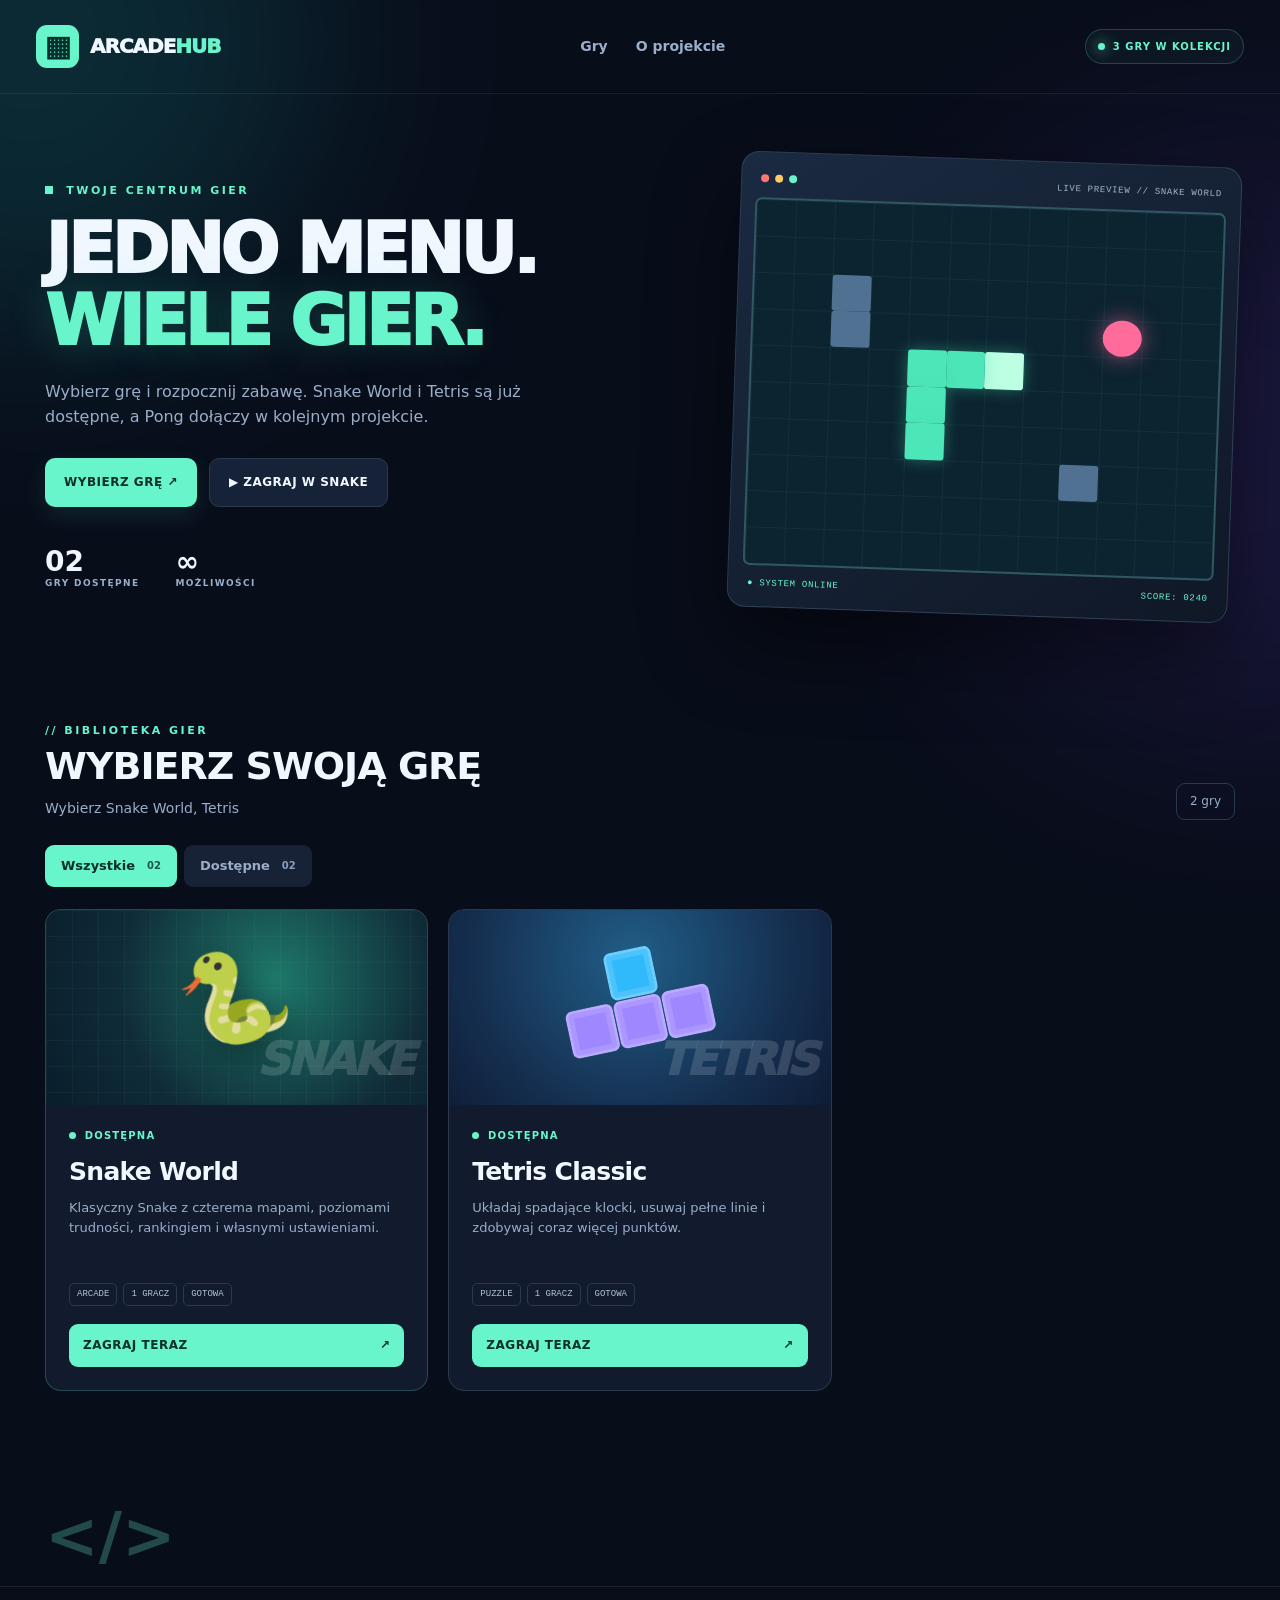
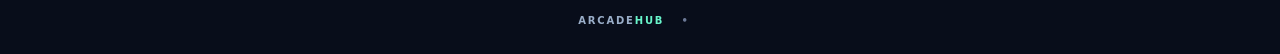
==== commit 1e00e341: "._." ====
--- a/index.html
+++ b/index.html
@@ -144,15 +144,6 @@
                 >
                     Dostępne <span>02</span>
                 </button>
-
-                <button
-                    class="filter-btn"
-                    type="button"
-                    data-filter="soon"
-                    aria-pressed="false"
-                >
-                    Wkrótce <span>01</span>
-                </button>
             </div>
 
             <div class="games-grid">
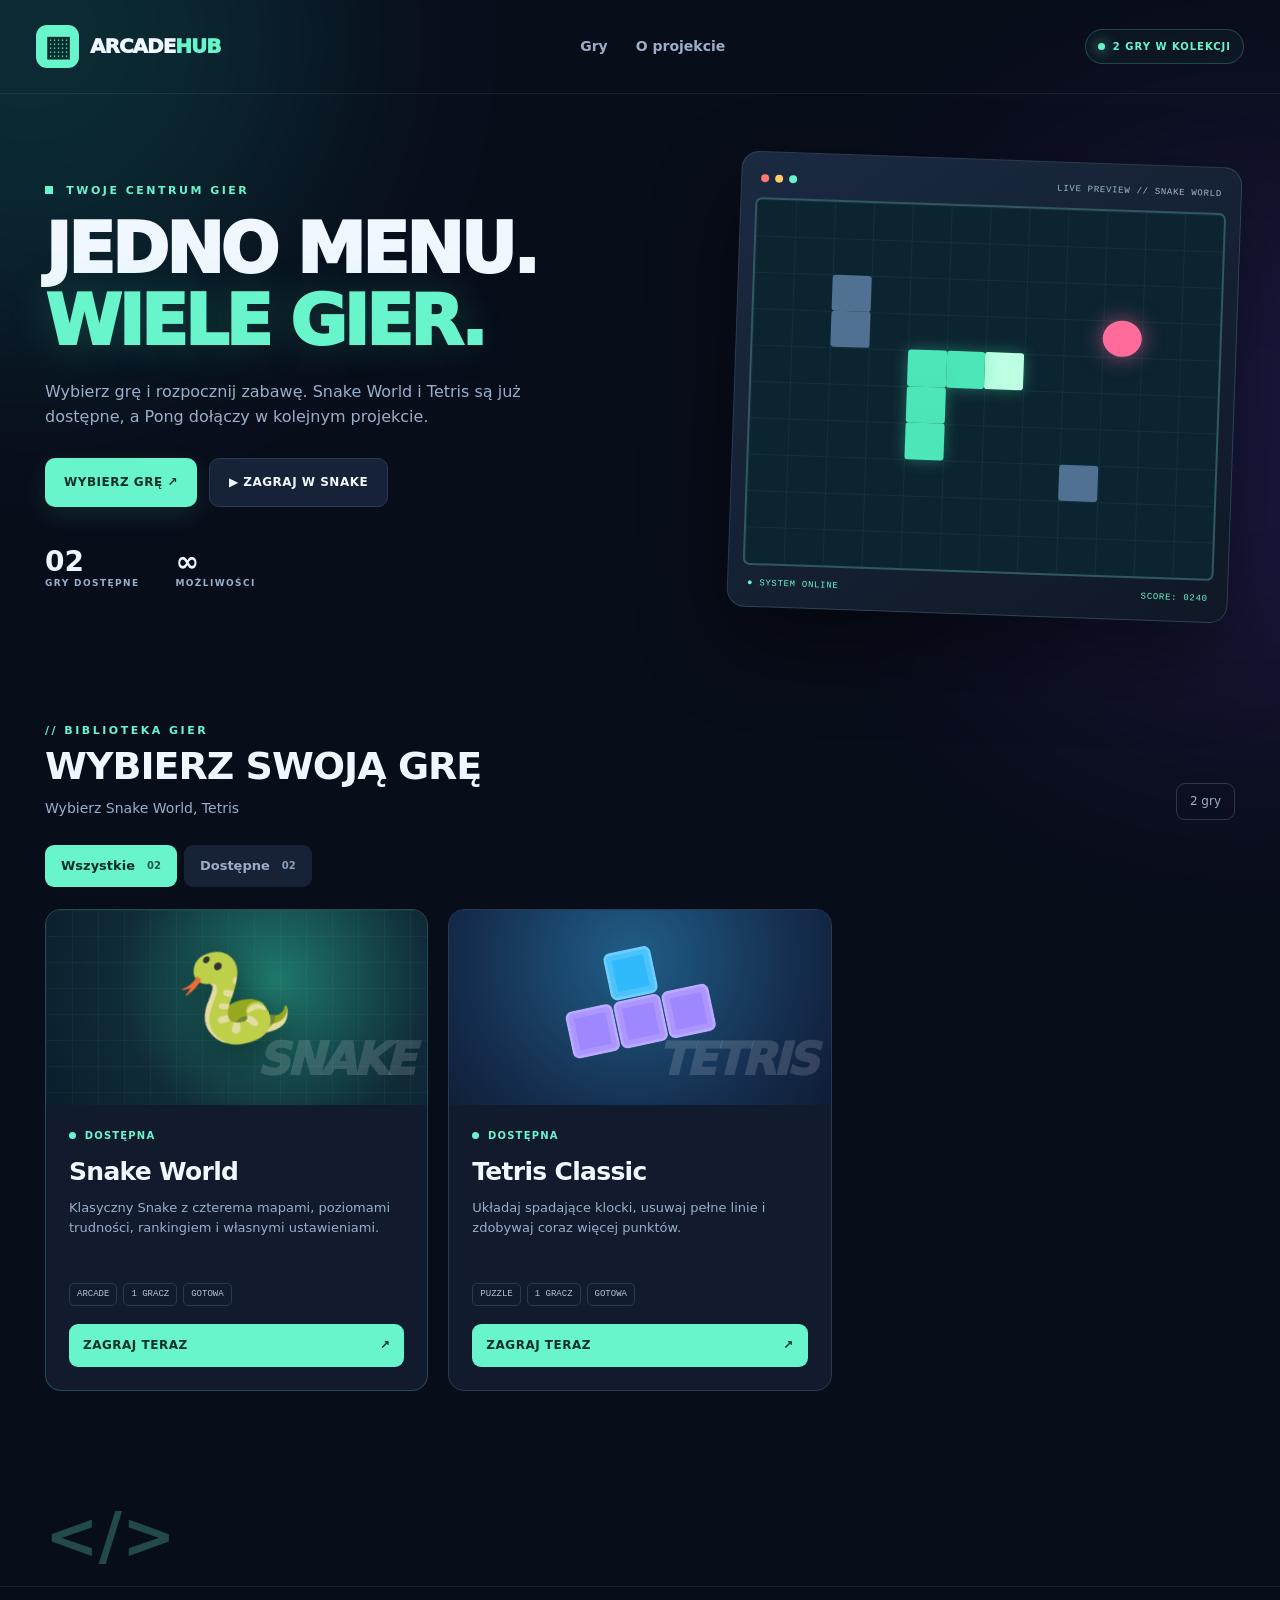
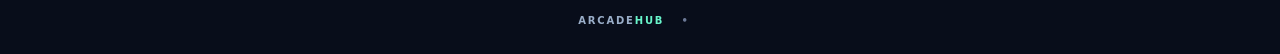
==== commit 35634c4e: "1" ====
--- a/index.html
+++ b/index.html
@@ -29,7 +29,7 @@
 
         <span class="top-label">
             <span class="online-dot"></span>
-            3 GRY W KOLEKCJI
+            2 GRY W KOLEKCJI
         </span>
     </header>
 
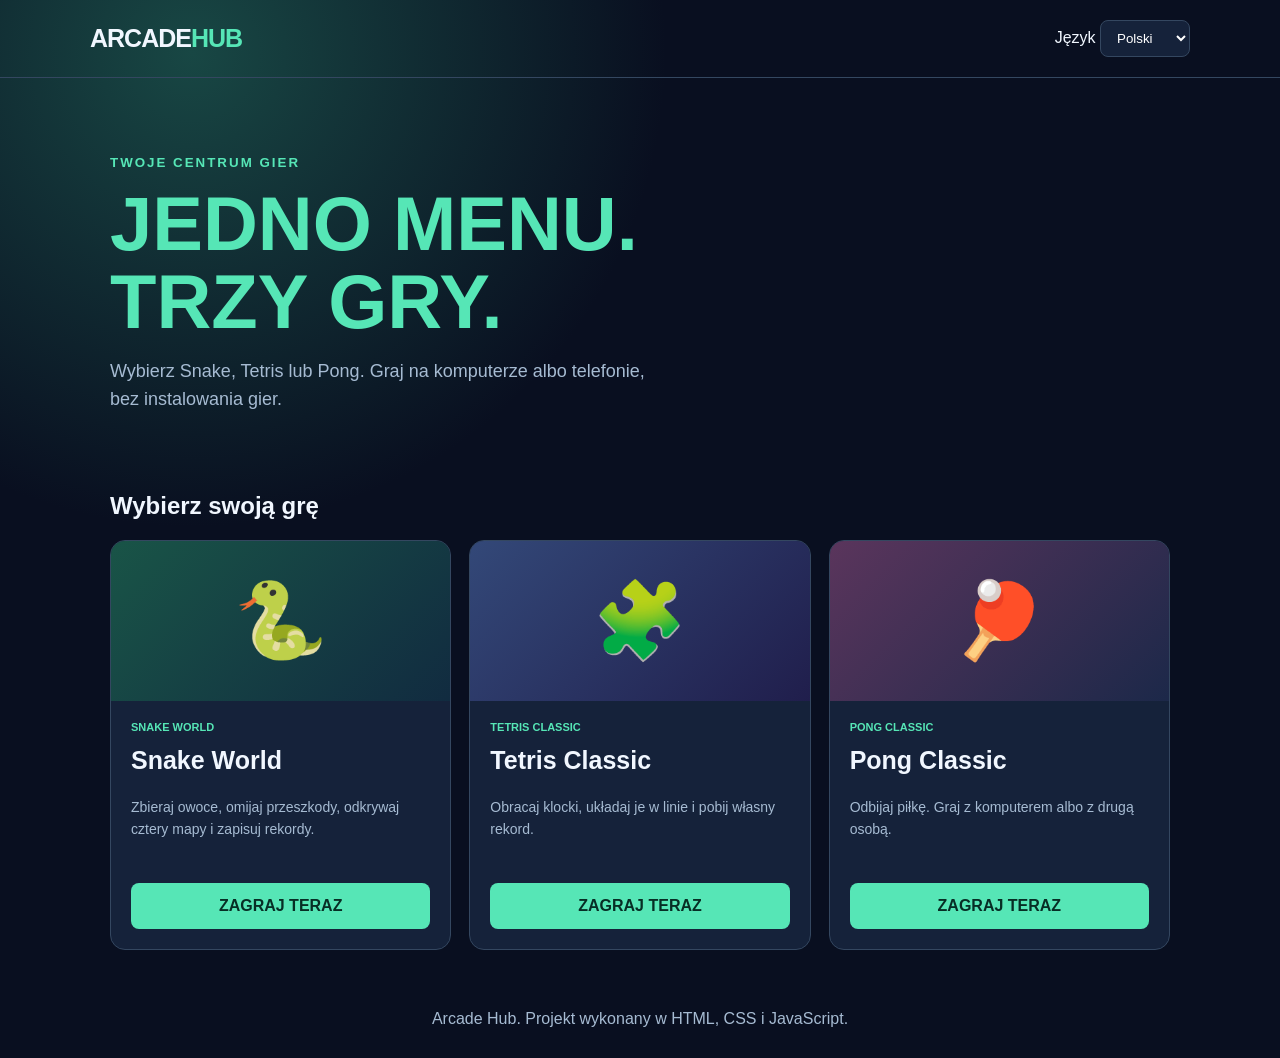
==== commit f134ceea: "GZ" ====
--- a/index.html
+++ b/index.html
@@ -2,243 +2,353 @@
 <!DOCTYPE html>
 <html lang="pl">
 <head>
-    <meta charset="UTF-8">
-    <meta name="viewport" content="width=device-width, initial-scale=1.0">
-    <title>Arcade Hub — Menu główne</title>
-
-    <link rel="stylesheet" href="menu.css">
-    <script src="menu.js" defer></script>
+<meta charset="UTF-8">
+<meta name="viewport" content="width=device-width, initial-scale=1.0">
+<title>Arcade Hub | Snake, Tetris, Pong</title>
+
+<style>
+:root {
+    --bg: #090f20;
+    --panel: #15223a;
+    --text: #f1f7ff;
+    --muted: #a6bbd2;
+    --accent: #56e6b6;
+    --line: #344760;
+}
+
+* { box-sizing: border-box; }
+
+body {
+    margin: 0;
+    background:
+        radial-gradient(circle at 15% 5%, #184744 0, transparent 32%),
+        var(--bg);
+    color: var(--text);
+    font-family: Arial, sans-serif;
+}
+
+header {
+    padding: 20px max(20px, calc((100vw - 1100px) / 2));
+    border-bottom: 1px solid var(--line);
+    display: flex;
+    justify-content: space-between;
+    align-items: center;
+    gap: 16px;
+    flex-wrap: wrap;
+}
+
+.logo {
+    font-size: 25px;
+    font-weight: 900;
+    letter-spacing: -1px;
+}
+
+.logo span, h1 span { color: var(--accent); }
+
+select {
+    background: var(--panel);
+    color: white;
+    border: 1px solid var(--line);
+    padding: 9px 12px;
+    border-radius: 8px;
+}
+
+main {
+    max-width: 1100px;
+    margin: auto;
+    padding: 30px 20px;
+}
+
+section.hero { padding: 45px 0 30px; }
+
+small {
+    color: var(--accent);
+    letter-spacing: 2px;
+    font-weight: bold;
+}
+
+h1 {
+    font-size: clamp(40px, 7vw, 76px);
+    line-height: 1.02;
+    margin: 14px 0;
+}
+
+p {
+    color: var(--muted);
+    line-height: 1.55;
+}
+
+.hero p {
+    max-width: 550px;
+    font-size: 18px;
+}
+
+h2 { margin: 30px 0 20px; }
+
+.games {
+    display: grid;
+    grid-template-columns: repeat(3, minmax(0, 1fr));
+    gap: 18px;
+}
+
+.card {
+    background: var(--panel);
+    border: 1px solid var(--line);
+    border-radius: 15px;
+    overflow: hidden;
+    display: flex;
+    flex-direction: column;
+}
+
+.art {
+    height: 160px;
+    display: grid;
+    place-items: center;
+    font-size: 75px;
+    background: linear-gradient(135deg, #195447, #112b40);
+}
+
+.card:nth-child(2) .art {
+    background: linear-gradient(135deg, #334878, #201e4c);
+}
+
+.card:nth-child(3) .art {
+    background: linear-gradient(135deg, #5a355c, #1c2849);
+}
+
+.content {
+    padding: 20px;
+    flex: 1;
+    display: flex;
+    flex-direction: column;
+}
+
+h3 {
+    font-size: 25px;
+    margin: 0 0 8px;
+}
+
+.content p {
+    font-size: 14px;
+    flex: 1;
+    min-height: 72px;
+}
+
+a.play {
+    display: block;
+    background: var(--accent);
+    color: #072e25;
+    padding: 14px;
+    text-align: center;
+    text-decoration: none;
+    font-weight: bold;
+    border-radius: 8px;
+}
+
+.play:hover { background: #91ffdd; }
+
+footer {
+    text-align: center;
+    padding: 30px;
+    color: var(--muted);
+}
+
+.pill {
+    display: inline-block;
+    font-size: 11px;
+    color: var(--accent);
+    margin-bottom: 13px;
+    font-weight: bold;
+}
+
+a:focus-visible,
+select:focus-visible {
+    outline: 3px solid var(--accent);
+}
+
+@media (max-width: 760px) {
+    .games { grid-template-columns: 1fr; }
+    .art { height: 120px; font-size: 65px; }
+    .content p { min-height: 0; }
+    .hero { padding: 15px 0; }
+    h1 { font-size: 44px; }
+    header { padding: 15px; }
+}
+</style>
 </head>
 
 <body>
-    <div class="bg-glow bg-glow-one"></div>
-    <div class="bg-glow bg-glow-two"></div>
-
-    <header class="topbar">
-        <a class="logo" href="index.html">
-            <span class="logo-icon">▦</span>
-            <span>
-                ARCADE<span class="logo-color">HUB</span>
+
+<header>
+    <div class="logo">ARCADE<span>HUB</span></div>
+
+    <label>
+        <span data-pl="Język" data-en="Language">Język</span>
+
+        <select id="lang">
+            <option value="pl">Polski</option>
+            <option value="en">English</option>
+        </select>
+    </label>
+</header>
+
+<main>
+
+    <section class="hero">
+        <small
+            data-pl="TWOJE CENTRUM GIER"
+            data-en="YOUR GAME CENTER"
+        >
+            TWOJE CENTRUM GIER
+        </small>
+
+        <h1>
+            <span data-pl="JEDNO MENU." data-en="ONE MENU.">
+                JEDNO MENU.
             </span>
-        </a>
-
-        <nav class="nav">
-            <a href="#gry">Gry</a>
-            <a href="#o-projekcie">O projekcie</a>
-        </nav>
-
-        <span class="top-label">
-            <span class="online-dot"></span>
-            2 GRY W KOLEKCJI
-        </span>
-    </header>
-
-    <main>
-        <section class="hero">
-            <div class="hero-text">
-                <p class="eyebrow">
-                    <span class="tiny-square"></span>
-                    TWOJE CENTRUM GIER
+            <br>
+            <span data-pl="TRZY GRY." data-en="THREE GAMES.">
+                TRZY GRY.
+            </span>
+        </h1>
+
+        <p
+            data-pl="Wybierz Snake, Tetris lub Pong. Graj na komputerze albo telefonie, bez instalowania gier."
+            data-en="Choose Snake, Tetris or Pong. Play on your computer or phone without installing games."
+        >
+            Wybierz Snake, Tetris lub Pong. Graj na komputerze
+            albo telefonie, bez instalowania gier.
+        </p>
+    </section>
+
+    <h2 data-pl="Wybierz swoją grę" data-en="Choose your game">
+        Wybierz swoją grę
+    </h2>
+
+    <div class="games">
+
+        <!-- SNAKE -->
+        <article class="card">
+            <div class="art">🐍</div>
+
+            <div class="content">
+                <span class="pill">SNAKE WORLD</span>
+                <h3>Snake World</h3>
+
+                <p
+                    data-pl="Zbieraj owoce, omijaj przeszkody, odkrywaj cztery mapy i zapisuj rekordy."
+                    data-en="Collect fruit, avoid obstacles, discover four maps and save your records."
+                >
+                    Zbieraj owoce, omijaj przeszkody,
+                    odkrywaj cztery mapy i zapisuj rekordy.
                 </p>
 
-                <h1>
-                    JEDNO MENU.
-                    <br>
-                    <span>WIELE GIER.</span>
-                </h1>
-
-                <p class="hero-description">
-                    Wybierz grę i rozpocznij zabawę.
-                    Snake World i Tetris są już dostępne,
-                    a Pong dołączy w kolejnym projekcie.
+                <a
+                    class="play"
+                    href="snake.html"
+                    data-pl="ZAGRAJ TERAZ"
+                    data-en="PLAY NOW"
+                >
+                    ZAGRAJ TERAZ
+                </a>
+            </div>
+        </article>
+
+        <!-- TETRIS -->
+        <article class="card">
+            <div class="art">🧩</div>
+
+            <div class="content">
+                <span class="pill">TETRIS CLASSIC</span>
+                <h3>Tetris Classic</h3>
+
+                <p
+                    data-pl="Obracaj klocki, układaj je w linie i pobij własny rekord."
+                    data-en="Rotate falling blocks, clear full rows and beat your high score."
+                >
+                    Obracaj klocki, układaj je w linie
+                    i pobij własny rekord.
                 </p>
 
-                <div class="hero-actions">
-                    <a class="button button-primary" href="#gry">
-                        WYBIERZ GRĘ ↗
-                    </a>
-
-                    <a class="button button-outline" href="snake.html">
-                        ▶ ZAGRAJ W SNAKE
-                    </a>
-                </div>
-
-                <div class="hero-stats">
-                    <div>
-                        <strong>02</strong>
-                        <span>GRY DOSTĘPNE</span>
-                    </div>
-
-                    <div>
-                        <strong>∞</strong>
-                        <span>MOŻLIWOŚCI</span>
-                    </div>
-                </div>
+                <a
+                    class="play"
+                    href="tetris.html"
+                    data-pl="ZAGRAJ TERAZ"
+                    data-en="PLAY NOW"
+                >
+                    ZAGRAJ TERAZ
+                </a>
             </div>
-
-            <div class="preview">
-                <div class="preview-header">
-                    <span>
-                        <i></i>
-                        <i></i>
-                        <i></i>
-                    </span>
-
-                    <span>LIVE PREVIEW // SNAKE WORLD</span>
-                </div>
-
-                <div class="preview-board">
-                    <span class="snake-piece p1"></span>
-                    <span class="snake-piece p2"></span>
-                    <span class="snake-piece p3"></span>
-                    <span class="snake-piece p4"></span>
-                    <span class="snake-piece p5"></span>
-
-                    <span class="preview-fruit"></span>
-
-                    <span class="preview-block b1"></span>
-                    <span class="preview-block b2"></span>
-                    <span class="preview-block b3"></span>
-                </div>
-
-                <div class="preview-footer">
-                    <span>● SYSTEM ONLINE</span>
-                    <span>SCORE: 0240</span>
-                </div>
+        </article>
+
+        <!-- PONG -->
+        <article class="card">
+            <div class="art">🏓</div>
+
+            <div class="content">
+                <span class="pill">PONG CLASSIC</span>
+                <h3>Pong Classic</h3>
+
+                <p
+                    data-pl="Odbijaj piłkę. Graj z komputerem albo z drugą osobą."
+                    data-en="Hit the ball. Play against the computer or a friend."
+                >
+                    Odbijaj piłkę. Graj z komputerem
+                    albo z drugą osobą.
+                </p>
+
+                <a
+                    class="play"
+                    href="pong.html"
+                    data-pl="ZAGRAJ TERAZ"
+                    data-en="PLAY NOW"
+                >
+                    ZAGRAJ TERAZ
+                </a>
             </div>
-        </section>
-
-        <section id="gry" class="library">
-
-            <div class="section-top">
-                <div>
-                    <p class="eyebrow">// BIBLIOTEKA GIER</p>
-
-                    <h2>WYBIERZ SWOJĄ GRĘ</h2>
-
-                    <p class="section-description">
-                        Wybierz Snake World, Tetris 
-                    </p>
-                </div>
-
-                <span class="results" id="visible-count">
-                    2 gry
-                </span>
-            </div>
-
-            <div class="filters">
-                <button
-                    class="filter-btn active"
-                    type="button"
-                    data-filter="all"
-                    aria-pressed="true"
-                >
-                    Wszystkie <span>02</span>
-                </button>
-
-                <button
-                    class="filter-btn"
-                    type="button"
-                    data-filter="available"
-                    aria-pressed="false"
-                >
-                    Dostępne <span>02</span>
-                </button>
-            </div>
-
-            <div class="games-grid">
-
-                <article
-                    class="game-card snake-card"
-                    data-status="available"
-                >
-                    <div class="card-art snake-art">
-                        <span class="art-grid"></span>
-                        <span class="art-emoji">🐍</span>
-                        <span class="art-word">SNAKE</span>
-                    </div>
-
-                    <div class="card-body">
-                        <span class="status ready">
-                            <span></span>
-                            DOSTĘPNA
-                        </span>
-
-                        <h3>Snake World</h3>
-
-                        <p>
-                            Klasyczny Snake z czterema mapami,
-                            poziomami trudności, rankingiem
-                            i własnymi ustawieniami.
-                        </p>
-
-                        <div class="tags">
-                            <span>ARCADE</span>
-                            <span>1 GRACZ</span>
-                            <span>GOTOWA</span>
-                        </div>
-
-                        <a class="play-link" href="snake.html">
-                            ZAGRAJ TERAZ
-                            <span>↗</span>
-                        </a>
-                    </div>
-                </article>
-
-
-
-                <article
-                    class="game-card tetris-card"
-                    data-status="available"
-                >
-                    <div class="card-art tetris-art">
-                        <div class="tetris-shape">
-                            <i></i>
-                            <i></i>
-                            <i></i>
-                            <i></i>
-                        </div>
-                        <span class="art-word">TETRIS</span>
-                    </div>
-
-                    <div class="card-body">
-                        <span class="status ready">
-                            <span></span>
-                            DOSTĘPNA
-                        </span>
-
-                        <h3>Tetris Classic</h3>
-
-                        <p>
-                            Układaj spadające klocki,
-                            usuwaj pełne linie i zdobywaj
-                            coraz więcej punktów.
-                        </p>
-
-                        <div class="tags">
-                            <span>PUZZLE</span>
-                            <span>1 GRACZ</span>
-                            <span>GOTOWA</span>
-                        </div>
-
-                        <a class="play-link" href="tetris.html">
-                            ZAGRAJ TERAZ
-                            <span>↗</span>
-                        </a>
-                    </div>
-                </article>
-
-            </div>
-        </section>
-            <span class="about-icon">
-                &lt;/&gt;
-            </span>
-        </section>
-    </main>
-
-    <footer class="footer">
-        ARCADE<span>HUB</span>
-        <span class="footer-dot">•</span>
-    </footer>
+        </article>
+
+    </div>
+</main>
+
+<footer
+    data-pl="Arcade Hub. Projekt wykonany w HTML, CSS i JavaScript."
+    data-en="Arcade Hub. Built with HTML, CSS and JavaScript."
+>
+    Arcade Hub. Projekt wykonany w HTML, CSS i JavaScript.
+</footer>
+
+<script>
+const languageSelect = document.getElementById("lang");
+let language = "pl";
+
+try {
+    language = localStorage.getItem("snake-language") === "en"
+        ? "en"
+        : "pl";
+} catch (e) {}
+
+function translate() {
+    document.documentElement.lang = language;
+    languageSelect.value = language;
+
+    document.querySelectorAll("[data-pl]").forEach(el => {
+        el.textContent = el.dataset[language];
+    });
+}
+
+languageSelect.addEventListener("change", () => {
+    language = languageSelect.value;
+
+    try {
+        localStorage.setItem("snake-language", language);
+    } catch (e) {}
+
+    translate();
+});
+
+translate();
+</script>
+
 </body>
 </html>
